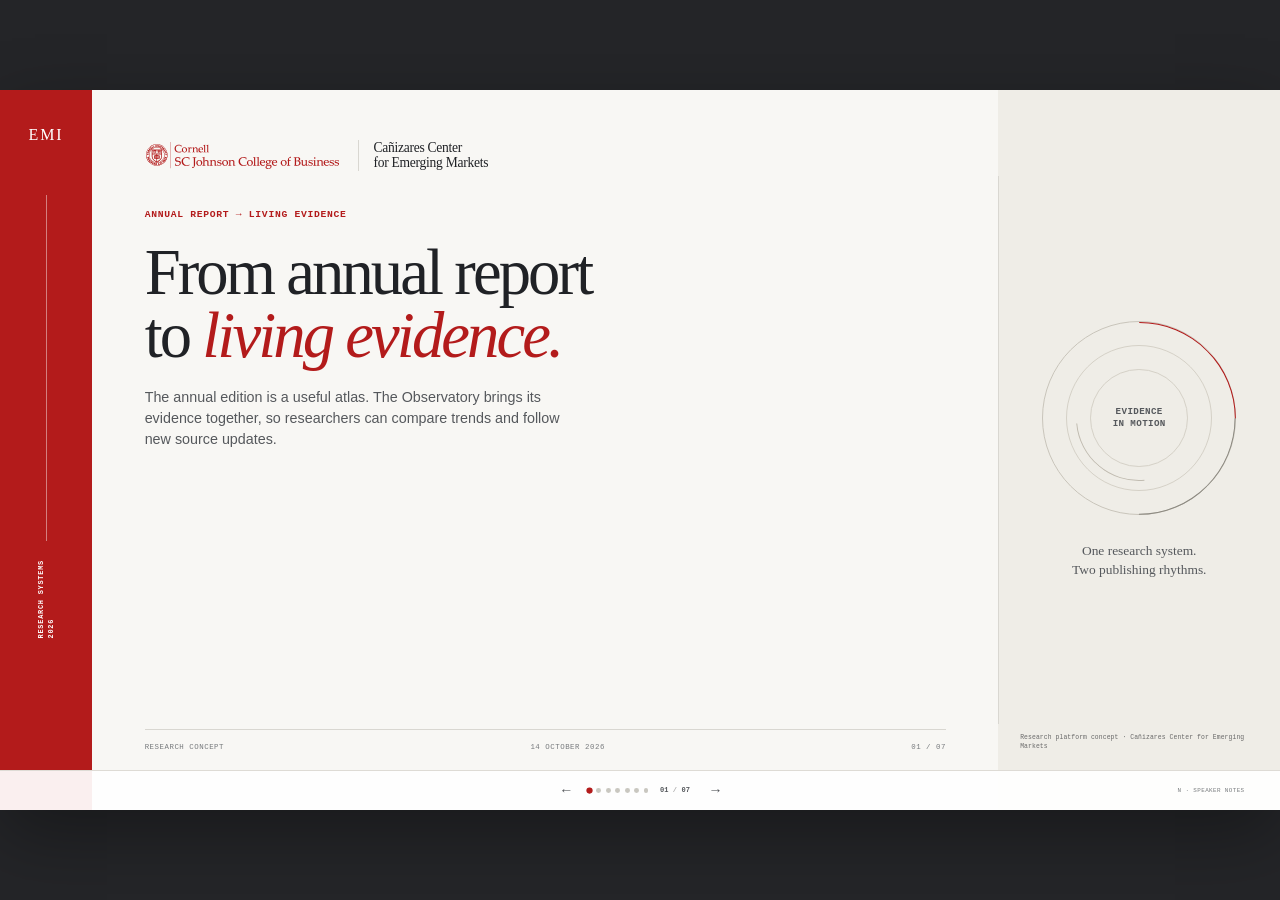
==== Cornell_EMI_Project_Presentation.html @ 7b73593b "Publish seven-slide Cornell EMI Observatory presentation" ====
<!doctype html>
<html lang="en">
<head>
  <meta charset="utf-8">
  <meta name="viewport" content="width=device-width, initial-scale=1">
  <meta name="color-scheme" content="light">
  <meta name="description" content="A seven-slide project presentation of the Emerging Markets Insights Observatory.">
  <title>Emerging Markets Insights Observatory · Project presentation</title>
  <style>@charset "utf-8";
:root{--red:#B31B1B;--red-dark:#8F1717;--ink:#202226;--ink-soft:#55585C;--paper:#F8F7F4;--white:#FFF;--rule:#D9D7D1;--soft:#EDEBE6;--muted:#777A7D;--green:#477463;--amber:#A87231;--display:Georgia,"Times New Roman",serif;--sans:Arial,Helvetica,sans-serif;--mono:"SFMono-Regular",Consolas,"Liberation Mono",monospace;--motion-fast:180ms;--motion-base:360ms;--motion-ease:cubic-bezier(.2,.7,.2,1);--slide-w:1600;--slide-h:900}
*{box-sizing:border-box}html,body{width:100%;height:100%;margin:0;background:#242528;color:var(--ink);font-family:var(--sans)}body{display:grid;place-items:center;overflow:hidden}.deck{width:min(100vw,177.7778vh);height:min(100vh,56.25vw);aspect-ratio:16/9;position:relative;overflow:hidden;background:var(--paper);box-shadow:0 24px 70px #0005;container-type:inline-size}.slide{position:absolute;inset:0;overflow:hidden;padding:5.25cqw 6.1cqw 5.7cqw;background:var(--paper);opacity:0;visibility:hidden;transform:translateY(1.2cqw);transition:opacity var(--motion-base) var(--motion-ease),transform var(--motion-base) var(--motion-ease),visibility var(--motion-base)}.slide.is-active{opacity:1;visibility:visible;transform:translateY(0);z-index:1}.slide[hidden]{display:none}.slide-head{display:flex;align-items:center;justify-content:space-between;border-bottom:1px solid var(--rule);padding-bottom:.75cqw}.eyebrow,.slide-index,.slide-source,.cover-bottom,.lane-kicker,.asset-total>span,.page-note,.query-header,.query-state small,.unsupported small,.query-baseline,.chart-toolbar,.chart-footnote,.chart-legend,.control-stack small,.column-label,.column-bottom,.deployment-item>span,.deployment-item small,.notes-panel-head,.notes-hint{font-family:var(--mono);letter-spacing:.07em}.eyebrow{font-size:.69cqw;font-weight:700;color:var(--red);margin:0}.slide-index{font-size:.61cqw;color:var(--muted)}h1,h2,h3,p{margin-top:0}h1,h2{font-family:var(--display);font-weight:400;letter-spacing:-.045em}h2{font-size:3.05cqw;line-height:1.06;margin:0 0 1.1cqw}h2 em,h1 em{color:var(--red);font-weight:400}p{line-height:1.48}.slide-source{position:absolute;left:6.1cqw;right:6.1cqw;bottom:2.1cqw;color:var(--muted);font-size:.52cqw;letter-spacing:.015em;line-height:1.4}.slide-source code{font-family:var(--mono);font-size:.95em;color:var(--ink-soft)}
/* Cover */
.slide-cover{padding:0;display:grid;grid-template-columns:7.2cqw 1fr 22cqw;grid-template-rows:1fr;visibility:visible}.slide-cover.is-active{display:grid}.cover-rail{background:var(--red);color:white;display:flex;flex-direction:column;align-items:center;padding:2.8cqw 0}.rail-mark{font-family:var(--display);font-size:1.25cqw;letter-spacing:.12em}.rail-line{width:1px;height:27cqw;background:#ffffff70;margin:4cqw 0 1.5cqw}.rail-caption{writing-mode:vertical-rl;transform:rotate(180deg);font:600 .54cqw/1.5 var(--mono);letter-spacing:.11em}.cover-main{padding:3.4cqw 4.1cqw 2.55cqw;display:flex;flex-direction:column;position:relative}.brand-lockup{height:3.4cqw;display:flex;align-items:flex-start}.cornell-lockup{max-width:15.5cqw;max-height:2.2cqw;object-fit:contain;object-position:left top}.lockup-placeholder{display:inline-flex;align-items:baseline;gap:.75cqw;padding:.25cqw .45cqw;border:1px dashed #aaa;font:700 .69cqw var(--mono);letter-spacing:.04em;color:var(--ink-soft)}.lockup-placeholder i{font:italic .52cqw var(--sans);letter-spacing:0;color:var(--muted)}.cover-main .eyebrow{margin-top:2.4cqw;font-size:.76cqw}.cover-main h1{font-size:5.05cqw;line-height:.97;margin:1.5cqw 0 1.6cqw}.cover-deck{font:1.12cqw/1.45 var(--sans);color:var(--ink-soft);max-width:34cqw;margin:0}.cover-bottom{margin-top:auto;display:flex;justify-content:space-between;border-top:1px solid var(--rule);padding-top:1cqw;font-size:.58cqw;color:var(--muted)}.cover-aside{background:#EFEDE7;display:flex;flex-direction:column;justify-content:center;align-items:center;padding:2cqw;position:relative}.cover-aside:before{content:"";position:absolute;left:0;top:12%;bottom:12%;width:1px;background:var(--rule)}.orbit{width:15.2cqw;height:15.2cqw;border:1px solid #c9c5bb;border-radius:50%;position:relative;display:grid;place-items:center}.orbit:before,.orbit:after{content:"";position:absolute;border:1px solid #d5d1c7;border-radius:50%}.orbit:before{inset:1.8cqw}.orbit:after{inset:3.7cqw}.orbit span{position:absolute;inset:0;border-radius:50%;border:1px solid transparent;border-top-color:var(--red);transform:rotate(45deg)}.orbit span:nth-child(2){transform:rotate(135deg);border-top-color:#8D8A82}.orbit span:nth-child(3){inset:2.6cqw;transform:rotate(220deg);border-top-color:#c1bcb1}.orbit b{font:700 .72cqw/1.3 var(--mono);letter-spacing:.04em;text-align:center;color:var(--ink-soft);text-transform:uppercase}.cover-aside>p{font:1.05cqw/1.38 var(--display);text-align:center;margin:2.1cqw 0 0;color:var(--ink-soft)}.cover-source{left:auto;right:1.6cqw;bottom:1.5cqw;width:18.7cqw;color:#666;font-size:.46cqw}
/* Evidence */
.evidence-layout{display:grid;grid-template-columns:1.1fr .86fr .85fr;gap:4.5cqw;align-items:center;height:70%;padding-top:1.9cqw}.evidence-title h2{font-size:3.6cqw}.evidence-title p{font-size:.93cqw;color:var(--ink-soft);max-width:24cqw}.page-object{height:24cqw;max-height:30cqw;background:#fff;border:1px solid #d3d0c7;box-shadow:1cqw 1cqw 0 #dedbd3;padding:2cqw 1.8cqw;position:relative;display:flex;flex-direction:column;justify-content:flex-end}.page-rules{position:absolute;inset:2cqw 1.8cqw auto;height:7.5cqw;background:repeating-linear-gradient(to bottom,transparent 0,transparent .63cqw,#e4e1da .63cqw,#e4e1da .68cqw)}.page-stamp{position:absolute;right:1.8cqw;top:1.7cqw;border:1px solid var(--red);color:var(--red);font:700 .56cqw/1.3 var(--mono);padding:.35cqw .5cqw;transform:rotate(4deg)}.page-count,.chapter-count{display:flex;align-items:baseline;gap:.65cqw;position:relative}.page-count b{font:4.1cqw var(--display);color:var(--red)}.page-count span,.chapter-count span{font:600 .72cqw var(--mono);color:var(--ink-soft)}.chapter-count{border-top:1px solid var(--rule);padding-top:.8cqw;margin-top:.45cqw}.chapter-count b{font:2.1cqw var(--display)}.page-note{position:absolute;left:1.8cqw;top:10.5cqw;color:var(--muted);font-size:.47cqw;line-height:1.5}.asset-column{padding-left:1cqw}.asset-total{display:flex;flex-direction:column;gap:.42cqw}.asset-total>span{font-size:.57cqw;color:var(--muted)}.asset-total strong{font:5.15cqw var(--display);letter-spacing:-.06em}.asset-total small{font-size:.78cqw;color:var(--ink-soft)}.asset-rule{height:1px;background:var(--rule);margin:1.35cqw 0}.asset-column>p{font-size:.76cqw;color:var(--ink-soft);line-height:1.55}.status-pill{display:inline-block;color:var(--green);font:700 .5cqw var(--mono);letter-spacing:.04em;border:1px solid #9bb7a9;padding:.42cqw .55cqw;margin-top:.4cqw}
/* Portfolio */
.portfolio-heading{display:flex;align-items:flex-end;justify-content:space-between;padding:2cqw 0 1.4cqw}.portfolio-heading h2{font-size:2.74cqw;margin:0}.portfolio-heading p{width:22cqw;margin:0 1cqw .35cqw 2cqw;color:var(--ink-soft);font-size:.75cqw}.portfolio-columns{display:grid;grid-template-columns:repeat(3,1fr);gap:1.1cqw;height:49%;}.source-lane{background:#fff;border:1px solid var(--rule);padding:1.45cqw 1.55cqw;display:flex;flex-direction:column;position:relative}.source-live{border-top:3px solid var(--red)}.source-gated{background:#F0EEE9}.lane-kicker{font-size:.51cqw;color:var(--muted);display:flex;align-items:center;gap:.5cqw}.lane-dot{width:.46cqw;height:.46cqw;border-radius:50%;background:var(--green)}.dot-muted{background:#9d9b95}.dot-outline{background:transparent;border:1px solid var(--amber)}.source-lane h3{font:2.05cqw/1.03 var(--display);letter-spacing:-.035em;margin:1.05cqw 0 .75cqw}.source-lane p{font-size:.68cqw;line-height:1.45;color:var(--ink-soft);max-width:19cqw;margin-bottom:.9cqw}.metric-chips{display:flex;flex-wrap:wrap;gap:.3cqw}.metric-chips span{padding:.35cqw .45cqw;background:#F5F1EB;color:#524E49;font:600 .48cqw var(--mono)}.lane-footer{margin-top:auto;display:flex;align-items:baseline;justify-content:space-between;padding-top:.75cqw;border-top:1px solid var(--rule);font-size:.58cqw;color:var(--ink-soft)}.lane-footer b{font:700 .59cqw var(--mono);color:var(--ink)}.asset-glyphs{display:grid;grid-template-columns:1fr 1fr;gap:.35cqw;margin-top:.25cqw}.asset-glyphs span,.feed-list span{border:1px solid var(--rule);padding:.39cqw .48cqw;font:600 .48cqw var(--mono);color:var(--ink-soft)}.feed-list{display:flex;flex-direction:column;gap:.35cqw;margin-top:.25cqw}.feed-list span{background:#fff}
/* Experience */
.experience-grid{display:grid;grid-template-columns:.86fr 1.25fr .08fr;gap:3cqw;align-items:center;height:78%;padding-top:1.2cqw}.experience-copy h2{font-size:2.8cqw}.experience-copy>p{font-size:.78cqw;color:var(--ink-soft);max-width:22cqw}.control-stack{margin-top:1.4cqw;display:flex;flex-direction:column;gap:.52cqw}.control-stack>div{display:grid;grid-template-columns:4.7cqw 1fr;align-items:center;background:#fff;border:1px solid var(--rule);padding:.61cqw .72cqw}.control-stack small{font-size:.46cqw;color:var(--red);grid-row:span 2}.control-stack strong{font:600 .7cqw var(--sans)}.control-stack span{font-size:.53cqw;color:var(--muted);margin-top:.16cqw}.chart-frame{background:#fff;border:1px solid var(--rule);box-shadow:.55cqw .65cqw 0 #e5e2db;padding:1.1cqw 1.15cqw}.chart-toolbar{display:flex;justify-content:space-between;border-bottom:1px solid var(--soft);padding-bottom:.7cqw;font-size:.49cqw;color:var(--muted)}.chart-toolbar>div{display:flex;gap:.4cqw;align-items:center;color:var(--ink);font-weight:700}.toolbar-dot{width:.35cqw;height:.35cqw;background:var(--red);border-radius:50%}.chart-body{display:grid;grid-template-columns:3.1cqw 1fr;height:16.7cqw;padding-top:.8cqw}.chart-ylabels{display:flex;flex-direction:column;justify-content:space-between;padding:0 .55cqw .8cqw 0;color:var(--muted);font: .45cqw var(--mono)}.chart-field{position:relative;border-left:1px solid #c8c5bd;border-bottom:1px solid #c8c5bd}.chart-gridline{position:absolute;left:0;right:0;border-top:1px dashed #e6e4de}.chart-gridline:nth-child(1){top:25%}.chart-gridline:nth-child(2){top:50%}.chart-gridline:nth-child(3){top:75%}.chart-field svg{width:100%;height:90%;position:absolute;inset:0}.chart-path{fill:none;stroke-width:3;vector-effect:non-scaling-stroke}.chart-path-one{stroke:var(--red)}.chart-path-two{stroke:#8D9293;stroke-width:2}.schematic-label{position:absolute;left:50%;top:44%;transform:translate(-50%,-50%);font:700 .48cqw var(--mono);letter-spacing:.08em;color:#6F7173;background:#ffffffd9;padding:.35cqw .5cqw}.chart-xlabels{position:absolute;left:0;right:0;bottom:-1.02cqw;display:flex;justify-content:space-between;font: .45cqw var(--mono);color:var(--muted)}.chart-legend{display:flex;gap:1.1cqw;align-items:center;font-size:.47cqw;color:var(--ink-soft);padding-top:1.3cqw}.chart-legend span{display:flex;align-items:center;gap:.35cqw}.chart-legend i{width:.65cqw;height:2px;display:inline-block}.legend-red{background:var(--red)}.legend-gray{background:#8D9293}.chart-legend .chart-hover{margin-left:auto;color:var(--red)}.chart-footnote{font-size:.45cqw;color:var(--muted);border-top:1px solid var(--soft);padding-top:.6cqw;margin-top:.7cqw;letter-spacing:.02em}.experience-margin{height:70%;display:flex;flex-direction:column;align-items:center;justify-content:center;gap:.8cqw;color:var(--muted);font: .46cqw var(--mono)}.experience-margin i{width:1px;height:2.4cqw;background:var(--rule)}
/* Questions */
.question-layout{display:grid;grid-template-columns:.76fr 1.15fr;gap:6.5cqw;align-items:center;height:77%;padding:1.1cqw 3.1cqw}.question-intro h2{font-size:3.3cqw}.question-intro>p{max-width:22cqw;color:var(--ink-soft);font-size:.84cqw}.boundary-stamp{display:inline-block;border:1px solid var(--red);padding:.65cqw .8cqw;margin-top:1.2cqw;color:var(--red);font:700 .55cqw/1.75 var(--mono);letter-spacing:.055em;transform:rotate(-2deg)}.query-card{background:#fff;border:1px solid var(--rule);box-shadow:.8cqw .9cqw 0 #e6e2da;padding:1.65cqw 1.8cqw}.query-header{display:flex;justify-content:space-between;font-size:.5cqw;color:var(--muted);border-bottom:1px solid var(--soft);padding-bottom:.8cqw}.snapshot-id{color:var(--green)}.query-input{margin:1.1cqw 0 1.35cqw;border:1px solid #c9c5bc;background:#FDFCF9;padding:.85cqw 1cqw;display:flex;justify-content:space-between;gap:1cqw;align-items:center;font: .85cqw/1.4 var(--sans);color:#47494b}.query-input b{background:var(--red);color:#fff;padding:.3cqw .58cqw;font:700 .8cqw var(--sans)}.query-state{display:grid;grid-template-columns:2.25cqw 1fr;gap:.8cqw;align-items:start}.state-icon{width:1.75cqw;height:1.75cqw;display:grid;place-items:center;border-radius:50%;background:#e6efe9;color:var(--green);font:700 .95cqw var(--sans)}.query-state small,.unsupported small{font-size:.48cqw;color:var(--green)}.query-state strong{display:block;margin:.4cqw 0;font-size:.72cqw}.query-state p{font-size:.62cqw;color:var(--ink-soft);margin:0}.query-divider{height:1px;background:var(--soft);margin:1.15cqw 0}.unsupported{display:grid;grid-template-columns:2.25cqw 1fr;gap:.8cqw;align-items:start}.unsupported-mark{width:1.65cqw;height:1.65cqw;border:1px solid #D8B78E;border-radius:50%;display:grid;place-items:center;color:var(--amber);font:700 .8cqw var(--sans)}.unsupported small{color:var(--amber)}.unsupported p{font-size:.62cqw;color:var(--ink-soft);margin:.35cqw 0 0;line-height:1.5}.unsupported b{color:var(--ink)}.query-baseline{display:flex;justify-content:space-between;border-top:1px solid var(--soft);margin-top:1.15cqw;padding-top:.7cqw;color:var(--muted);font-size:.44cqw}
/* Pipeline */
.pipeline-heading{display:flex;justify-content:space-between;align-items:flex-end;padding:1.75cqw 0 1.4cqw}.pipeline-heading h2{font-size:2.9cqw;margin:0}.pipeline-heading p{width:24cqw;font-size:.75cqw;color:var(--ink-soft);margin:0 1cqw .25cqw 2cqw}.pipeline-track{display:flex;align-items:center;justify-content:space-between;background:#fff;border:1px solid var(--rule);padding:1.2cqw 1.6cqw}.pipeline-step{flex:1;display:grid;grid-template-columns:1.6cqw 1fr;column-gap:.55cqw;align-items:center;min-height:4.9cqw}.step-no{grid-row:span 2;color:var(--red);font:700 .52cqw var(--mono);align-self:start;padding-top:.22cqw}.pipeline-step b{font:1.02cqw/1.05 var(--display)}.pipeline-step small{font-size:.52cqw;line-height:1.4;color:var(--muted);margin-top:.4cqw}.step-strong{background:#F7EFEB;outline:1px solid #e4c2b7;padding:.75cqw .8cqw}.flow-arrow{font:1.3cqw var(--sans);color:var(--red);padding:0 .9cqw}.deployment-band{display:grid;grid-template-columns:repeat(4,1fr);margin-top:1.25cqw;border-top:1px solid var(--rule);border-bottom:1px solid var(--rule)}.deployment-item{padding:1cqw .9cqw;display:flex;flex-direction:column;gap:.42cqw;border-right:1px solid var(--rule)}.deployment-item:first-child{padding-left:0}.deployment-item:last-child{border:0}.deployment-item>span{font-size:.46cqw;color:var(--muted)}.deployment-item b{font-size:.69cqw}.deployment-item small{font-size:.48cqw;line-height:1.45;letter-spacing:0;color:var(--ink-soft)}
/* Readiness */
.readiness-title{display:flex;justify-content:space-between;align-items:flex-end;padding:1.55cqw 0 1.45cqw}.readiness-title h2{font-size:2.9cqw;margin:0}.readiness-title>p{width:24cqw;font-size:.75cqw;color:var(--ink-soft);margin:0 1cqw .25cqw 2cqw}.readiness-board{display:grid;grid-template-columns:repeat(3,1fr);gap:1cqw;height:43%;}.readiness-column{background:#fff;border:1px solid var(--rule);padding:1.25cqw 1.35cqw;display:flex;flex-direction:column;position:relative}.readiness-column.ready{border-top:3px solid var(--green)}.readiness-column.next{border-top:3px solid var(--red)}.readiness-column.gated{background:#F0EEE9;border-top:3px solid #9A968C}.column-label{display:flex;align-items:center;gap:.45cqw;font-size:.48cqw;color:var(--muted)}.column-label i{width:.42cqw;height:.42cqw;border-radius:50%;background:var(--green)}.next .column-label i{background:var(--red)}.gated .column-label i{background:#9A968C}.big-proof{font:3.8cqw/1 var(--display);margin:1.2cqw 0 .35cqw;color:var(--green)}.big-proof span{font:1cqw var(--display);color:#8B9691}.next-mark,.gate-mark{font:3.8cqw/1 var(--display);margin:1.2cqw 0 .35cqw;color:var(--red)}.gate-mark{color:#77746d}.readiness-column h3{font:1.35cqw var(--display);margin:0 0 .5cqw}.readiness-column p{font-size:.62cqw;line-height:1.42;color:var(--ink-soft);max-width:19cqw;margin:0}.column-bottom{margin-top:auto;border-top:1px solid var(--rule);padding-top:.62cqw;color:var(--ink-soft);font-size:.48cqw;line-height:1.35}.closing-line{display:flex;align-items:center;gap:.8cqw;margin-top:1.45cqw;color:var(--muted);font:700 .48cqw var(--mono);letter-spacing:.06em}.closing-line i{height:1px;width:4.8cqw;background:var(--red)}.closing-line b{color:var(--red)}
/* Navigation and notes */
.deck-ui{position:absolute;z-index:5;left:0;right:0;bottom:0;height:3.15cqw;display:flex;align-items:center;justify-content:center;gap:.65cqw;padding:0 2.2cqw;background:#ffffffed;border-top:1px solid #dedbd5}.nav-button{border:1px solid transparent;background:transparent;color:var(--ink-soft);width:2.05cqw;height:2.05cqw;font-size:1.1cqw;cursor:pointer;transition:background var(--motion-fast),color var(--motion-fast),transform var(--motion-fast)}.nav-button:hover{background:var(--red);color:#fff;transform:translateY(-1px)}.nav-button:focus-visible,.slide-dot:focus-visible,.notes-close:focus-visible{outline:2px solid var(--red);outline-offset:2px}.slide-dots{display:flex;align-items:center;gap:.36cqw}.slide-dot{width:.38cqw;height:.38cqw;padding:0;border:0;border-radius:50%;background:#c9c7c0;cursor:pointer;transition:background var(--motion-fast),transform var(--motion-fast)}.slide-dot[aria-current="true"]{background:var(--red);transform:scale(1.25)}.slide-counter{font:700 .55cqw var(--mono);color:var(--ink-soft);display:flex;gap:.35cqw;margin:0 .25cqw}.slide-counter i{font-style:normal;color:#aaa}.notes-hint{position:absolute;right:2.3cqw;border:0;background:transparent;cursor:pointer;font-size:.46cqw;color:var(--muted)}.notes-panel{position:absolute;z-index:6;right:2.4cqw;bottom:4cqw;width:27cqw;max-height:42cqw;overflow:auto;background:#fff;border:1px solid var(--rule);box-shadow:0 .6cqw 2cqw #0002;padding:1.15cqw 1.3cqw}.notes-panel[hidden]{display:none}.notes-panel-head{display:flex;justify-content:space-between;align-items:center;color:var(--red);font-weight:700;font-size:.5cqw}.notes-close{border:0;background:none;font-size:1.2cqw;cursor:pointer}.notes-panel p{font-size:.68cqw;line-height:1.5;color:var(--ink-soft);margin:.75cqw 0 0}.sr-only{position:absolute;width:1px;height:1px;padding:0;margin:-1px;overflow:hidden;clip:rect(0,0,0,0);white-space:nowrap;border:0}
@media(max-width:760px){body{display:block;overflow:auto}.deck{width:100vw;height:100svh;aspect-ratio:auto;box-shadow:none}.slide{overflow:auto;padding:8vw 7vw 18vw}.slide-head{padding-bottom:2vw}.eyebrow{font-size:2.5vw}.slide-index{font-size:2.2vw}h2{font-size:8vw;margin-bottom:3vw}.slide-source{left:7vw;right:7vw;bottom:14vw;font-size:1.8vw}.slide-cover{padding:0;grid-template-columns:12vw 1fr;grid-template-rows:1fr 18vw}.cover-rail{grid-row:1/3;padding:8vw 0}.rail-mark{font-size:3vw}.rail-line{height:28vw;margin:10vw 0 4vw}.rail-caption{font-size:1.8vw}.cover-main{padding:8vw 6vw}.brand-lockup{height:8vw}.lockup-placeholder{font-size:2.2vw;padding:.8vw 1vw;gap:1.5vw}.lockup-placeholder i{font-size:1.7vw}.cornell-lockup{max-width:42vw;max-height:7vw}.cover-main .eyebrow{font-size:2.3vw;margin-top:9vw}.cover-main h1{font-size:12vw;margin:4vw 0}.cover-deck{font-size:3.6vw;max-width:75vw}.cover-bottom{font-size:1.65vw;padding-top:2.2vw}.cover-aside{grid-column:2;grid-row:2;display:none}.cover-source{left:16vw;right:6vw;bottom:5vw;width:auto;font-size:1.55vw}.evidence-layout{height:auto;padding-top:8vw;grid-template-columns:1fr 1fr;gap:5vw}.evidence-title{grid-column:1/3}.evidence-title h2{font-size:10vw}.evidence-title p{font-size:3.2vw;max-width:80vw}.page-object{height:58vw;max-height:none;padding:5vw}.page-rules{inset:5vw 5vw auto;height:18vw;background:repeating-linear-gradient(to bottom,transparent 0,transparent 1.5vw,#e4e1da 1.5vw,#e4e1da 1.65vw)}.page-stamp{font-size:1.8vw;top:4vw;right:4vw}.page-count b{font-size:12vw}.page-count span,.chapter-count span{font-size:2.2vw}.chapter-count b{font-size:6vw}.page-note{left:5vw;top:25vw;font-size:1.7vw}.asset-column{padding:0}.asset-total>span{font-size:1.8vw}.asset-total strong{font-size:13vw}.asset-total small{font-size:2.5vw}.asset-rule{margin:3vw 0}.asset-column>p{font-size:2.4vw}.status-pill{font-size:1.6vw;padding:1.1vw}.portfolio-heading{display:block;padding:7vw 0 4vw}.portfolio-heading h2{font-size:7vw}.portfolio-heading p{width:auto;margin:2vw 0;font-size:2.5vw}.portfolio-columns{height:auto;grid-template-columns:1fr;gap:2vw}.source-lane{padding:4vw;min-height:51vw}.lane-kicker{font-size:1.7vw}.lane-dot{width:1.6vw;height:1.6vw}.source-lane h3{font-size:7vw;margin:3vw 0}.source-lane p{font-size:2.5vw;max-width:80vw}.metric-chips{gap:1vw}.metric-chips span,.asset-glyphs span,.feed-list span{font-size:1.9vw;padding:1.3vw}.lane-footer{font-size:2vw;padding-top:2vw}.lane-footer b{font-size:2vw}.asset-glyphs{gap:1vw}.feed-list{gap:1vw}.experience-grid{display:block;height:auto;padding:7vw 0}.experience-copy h2{font-size:7.5vw}.experience-copy>p{font-size:2.6vw;max-width:85vw}.control-stack{margin:4vw 0;gap:1.3vw}.control-stack>div{grid-template-columns:18vw 1fr;padding:2vw}.control-stack small{font-size:1.6vw}.control-stack strong{font-size:2.4vw}.control-stack span{font-size:1.9vw}.chart-frame{padding:3vw}.chart-toolbar{font-size:1.6vw;padding-bottom:2vw}.toolbar-dot{width:1.2vw;height:1.2vw}.chart-body{grid-template-columns:8vw 1fr;height:47vw;padding-top:2vw}.chart-ylabels,.chart-xlabels{font-size:1.6vw}.chart-xlabels{bottom:-3vw}.schematic-label{font-size:1.7vw;padding:1vw}.chart-legend{font-size:1.6vw;padding-top:4vw;gap:3vw}.chart-legend i{width:2.4vw}.chart-footnote{font-size:1.6vw;padding-top:2vw;margin-top:2vw}.experience-margin{display:none}.question-layout{display:block;height:auto;padding:7vw 0}.question-intro h2{font-size:9vw}.question-intro>p{font-size:2.6vw;max-width:83vw}.boundary-stamp{font-size:1.8vw;padding:2vw;margin:2vw 0 5vw}.query-card{padding:4vw}.query-header{font-size:1.7vw;padding-bottom:2vw}.query-input{font-size:2.6vw;padding:2vw;margin:3vw 0}.query-input b{font-size:2.5vw;padding:1vw 2vw}.query-state,.unsupported{grid-template-columns:6vw 1fr;gap:2vw}.state-icon,.unsupported-mark{width:5vw;height:5vw;font-size:2.6vw}.query-state small,.unsupported small{font-size:1.6vw}.query-state strong{font-size:2.4vw;margin:1vw 0}.query-state p,.unsupported p{font-size:2.2vw}.query-divider{margin:3vw 0}.query-baseline{font-size:1.4vw;margin-top:3vw;padding-top:2vw}.pipeline-heading{display:block;padding:7vw 0 4vw}.pipeline-heading h2{font-size:8vw}.pipeline-heading p{width:auto;margin:2vw 0;font-size:2.4vw}.pipeline-track{display:grid;grid-template-columns:1fr 8vw 1fr;gap:1vw;padding:3vw}.pipeline-step{min-height:15vw;grid-template-columns:5vw 1fr;gap:2vw}.step-no{font-size:1.7vw}.pipeline-step b{font-size:3.8vw}.pipeline-step small{font-size:1.8vw}.step-strong{padding:2vw}.flow-arrow{font-size:4vw;text-align:center;padding:0}.deployment-band{grid-template-columns:1fr 1fr;margin-top:4vw}.deployment-item{padding:3vw 2vw;border-bottom:1px solid var(--rule)}.deployment-item:first-child{padding-left:0}.deployment-item>span{font-size:1.5vw}.deployment-item b{font-size:2.3vw}.deployment-item small{font-size:1.6vw}.readiness-title{display:block;padding:7vw 0 4vw}.readiness-title h2{font-size:8vw}.readiness-title>p{width:auto;margin:2vw 0;font-size:2.4vw}.readiness-board{height:auto;grid-template-columns:1fr;gap:2vw}.readiness-column{padding:4vw;min-height:52vw}.column-label{font-size:1.7vw}.column-label i{width:1.5vw;height:1.5vw}.big-proof,.next-mark,.gate-mark{font-size:12vw;margin:3vw 0 1vw}.big-proof span{font-size:3vw}.readiness-column h3{font-size:5vw;margin-bottom:1vw}.readiness-column p{font-size:2.3vw;max-width:80vw}.column-bottom{font-size:1.8vw;padding-top:2vw}.closing-line{font-size:1.7vw;margin:4vw 0;gap:2vw}.closing-line i{width:8vw}.deck-ui{height:11vw;gap:2vw;padding:0 3vw}.nav-button{width:7vw;height:7vw;font-size:4vw}.slide-dots{gap:1.4vw}.slide-dot{width:1.5vw;height:1.5vw}.slide-counter{font-size:1.8vw;gap:1vw}.notes-hint{right:3vw;font-size:1.4vw}.notes-panel{right:3vw;bottom:13vw;width:70vw;max-height:60vh;padding:3vw}.notes-panel-head{font-size:1.8vw}.notes-close{font-size:4vw}.notes-panel p{font-size:2.5vw;margin-top:2vw}}
@media(prefers-reduced-motion:reduce){*,*::before,*::after{scroll-behavior:auto!important;transition-duration:.2s!important;animation-duration:.2s!important;animation-iteration-count:1!important}}
/* Scheduled source checks are presented as a cadence, not as observation frequency. */
.automation-heading{display:flex;align-items:flex-end;justify-content:space-between;padding:1.65cqw 0 1.35cqw}.automation-heading h2{font-size:2.9cqw;margin:0}.automation-heading p{width:25cqw;margin:0 1cqw .2cqw 2cqw;color:var(--ink-soft);font-size:.74cqw}.automation-rhythm{display:grid;grid-template-columns:.42fr 1.58fr;gap:1.4cqw;align-items:stretch}.rhythm-date{display:flex;flex-direction:column;align-items:center;justify-content:center;background:var(--red);color:#fff;padding:1cqw}.rhythm-date span{font:700 .47cqw var(--mono);letter-spacing:.08em}.rhythm-date b{font:2.2cqw var(--display);margin-top:.55cqw}.rhythm-date strong{font:1.1cqw var(--mono)}.rhythm-date small{font-size:.53cqw;margin-top:.5cqw;color:#fffC}.automation-steps{display:grid;grid-template-columns:1fr 1fr;gap:.55cqw}.automation-steps article{padding:.8cqw .9cqw;background:#fff;border:1px solid var(--rule);display:flex;flex-direction:column;gap:.33cqw}.automation-steps article small{font:700 .46cqw var(--mono);letter-spacing:.07em;color:var(--red)}.automation-steps article b{font-size:.66cqw;line-height:1.3}.automation-steps article span{font-size:.52cqw;color:var(--ink-soft);line-height:1.35}.automation-caveat{display:flex;align-items:center;justify-content:space-between;gap:1cqw;border-top:1px solid var(--rule);border-bottom:1px solid var(--rule);margin-top:1.1cqw;padding:.75cqw .15cqw}.automation-caveat b{font:700 .5cqw var(--mono);letter-spacing:.04em;color:var(--red)}.automation-caveat span{font-size:.59cqw;color:var(--ink-soft)}
@media(max-width:760px){.automation-heading{display:block;padding:7vw 0 4vw}.automation-heading h2{font-size:8vw}.automation-heading p{width:auto;margin:2vw 0;font-size:2.4vw}.automation-rhythm{grid-template-columns:.45fr 1.55fr;gap:2vw}.rhythm-date{padding:3vw}.rhythm-date span{font-size:1.5vw}.rhythm-date b{font-size:7vw;margin-top:2vw}.rhythm-date strong{font-size:3vw}.rhythm-date small{font-size:1.6vw;text-align:center}.automation-steps{gap:1vw}.automation-steps article{padding:2vw;gap:.7vw}.automation-steps article small{font-size:1.5vw}.automation-steps article b{font-size:2vw}.automation-steps article span{font-size:1.6vw}.automation-caveat{display:block;margin-top:3vw;padding:2vw .2vw}.automation-caveat b{font-size:1.55vw}.automation-caveat span{display:block;font-size:1.7vw;margin-top:1vw}}
.automation-heading h2{font-size:2.65cqw}
@media(max-width:760px){.automation-heading h2{font-size:7.4vw}}

@media(min-width:761px){.evidence-title p,.experience-copy>p,.question-intro>p,.pipeline-heading p,.automation-heading p,.readiness-title>p{font-size:1cqw}.automation-steps article b{font-size:.82cqw}.automation-steps article span{font-size:.66cqw}.readiness-column p{font-size:.8cqw}.column-bottom{font-size:.61cqw}}

/* Final presentation polish: official identity and readable source credits. */
.lockup-placeholder[hidden],.cornell-lockup[hidden]{display:none!important}
@media(min-width:761px){.slide-source{bottom:4cqw;color:#686868;font-size:.58cqw}.cover-source{bottom:4cqw;font-size:.5cqw}.cover-main{padding-bottom:4.6cqw}}

.brand-lockup{gap:1.2cqw;align-items:center}.center-wordmark{font:1.06cqw/1.15 var(--display);color:var(--ink);border-left:1px solid var(--rule);padding-left:1.1cqw;letter-spacing:-.02em}@media(max-width:760px){.center-wordmark{font-size:2.9vw;padding-left:2vw}.brand-lockup{gap:2vw}}
</style>
  
</head>
<body>
  <main class="deck" aria-label="Emerging Markets Insights Observatory presentation">
    <section class="slide slide-cover is-active" id="slide-1" data-slide="1" aria-labelledby="title-1">
      <div class="cover-rail"><span class="rail-mark">EMI</span><span class="rail-line"></span><span class="rail-caption">RESEARCH SYSTEMS<br>2026</span></div>
      <div class="cover-main">
        <header class="brand-lockup" aria-label="Cornell University"><img class="cornell-lockup" src="[data-uri]" alt="Cornell University" hidden><span class="lockup-placeholder" hidden aria-hidden="true"></span><span class="center-wordmark">Cañizares Center<br>for Emerging Markets</span></header>
        <p class="eyebrow">ANNUAL REPORT → LIVING EVIDENCE</p>
        <h1 id="title-1">From annual report<br>to <em>living evidence.</em></h1>
        <p class="cover-deck">The annual edition is a useful atlas. The Observatory brings its evidence together, so researchers can compare trends and follow new source updates.</p>
        <div class="cover-bottom"><span>RESEARCH CONCEPT</span><span>14 OCTOBER 2026</span><span>01 / 07</span></div>
      </div>
      <div class="cover-aside"><div class="orbit" aria-hidden="true"><span></span><span></span><span></span><b>evidence<br>in motion</b></div><p>One research system.<br>Two publishing rhythms.</p></div>
      <p class="slide-source cover-source">Research platform concept · Cañizares Center for Emerging Markets</p>
    </section>

    <section class="slide slide-evidence" id="slide-2" data-slide="2" aria-labelledby="title-2" hidden>
      <header class="slide-head"><p class="eyebrow">THE RESEARCH FOUNDATION</p><span class="slide-index">02 / 07</span></header>
      <div class="evidence-layout">
        <div class="evidence-title"><h2 id="title-2">An annual atlas.<br><em>A living evidence base.</em></h2><p>The annual edition gives the research its frame. The Observatory keeps each source with its definition, date, and place in the analysis.</p></div>
        <div class="page-object" aria-label="Research archive with 177 pages and 13 chapter analyses"><div class="page-rules"></div><div class="page-stamp">EMI<br>2026</div><div class="page-count"><b>177</b><span>physical pages</span></div><div class="chapter-count"><b>13</b><span>chapters analyzed</span></div><div class="page-note">ANNUAL EDITION<br>THE RESEARCH FRAME</div></div>
        <div class="asset-column"><div class="asset-total"><span>CATALOGUED SOURCE ASSETS</span><strong>164</strong><small>in the project library</small></div><div class="asset-rule"></div><p>Company, M&amp;A, and greenfield material sit beside the report archive, ready to connect with questions and exhibits.</p><span class="status-pill">SOURCE · DEFINITION · DATE</span></div>
      </div>
      <footer class="slide-source">Sources: project research inventory (177 pages, 13 chapter analyses); <code>docs/DATA_ASSET_MANIFEST.json</code> and <code>verification/RELEASE_CHECK.json</code> (164 catalogued assets).</footer>
    </section>

    <section class="slide slide-experience" id="slide-3" data-slide="3" aria-labelledby="title-3" hidden>
      <header class="slide-head"><p class="eyebrow">WHY VISUALIZATION FIRST</p><span class="slide-index">03 / 07</span></header>
      <div class="experience-grid">
        <div class="experience-copy"><h2 id="title-3">Let researchers<br><em>see the question.</em></h2><p>Start with a country, a metric, and a time window. Compare shape and coverage before writing the interpretation.</p><div class="control-stack"><div><small>ECONOMY</small><strong>Choose one or compare</strong><span>Country selector</span></div><div><small>MEASURE</small><strong>Six annual indicators</strong><span>Units stay visible</span></div><div><small>TIME</small><strong>2000 to 2025</strong><span>Adjustable range</span></div></div></div>
        <div class="chart-frame" aria-label="Illustrative interface diagram, no observations plotted"><div class="chart-toolbar"><div><span class="toolbar-dot"></span><span>FDI NET INFLOWS</span></div><span>LEVELS · CURRENT US$</span></div><div class="chart-body"><div class="chart-ylabels"><span>Higher</span><span></span><span></span><span>Lower</span></div><div class="chart-field"><div class="chart-gridline"></div><div class="chart-gridline"></div><div class="chart-gridline"></div><svg viewBox="0 0 600 300" role="img" aria-label="Schematic line, not real data"><path class="chart-path chart-path-one" d="M4 232 C74 206, 95 232, 146 185 S221 201, 272 153 S351 176, 403 119 S481 141, 596 62"/><path class="chart-path chart-path-two" d="M4 258 C76 245, 105 212, 148 226 S211 165, 271 191 S346 123, 407 151 S493 96, 596 108"/></svg><span class="schematic-label">SCHEMATIC · NO VALUES PLOTTED</span><div class="chart-xlabels"><span>2000</span><span>2010</span><span>2020</span><span>2025</span></div></div></div><div class="chart-legend"><span><i class="legend-red"></i>Selected economy</span><span><i class="legend-gray"></i>Comparison</span><span class="chart-hover">Hover · zoom · inspect</span></div><div class="chart-footnote">Missing values stay visible. Export uses the current filters and labels.</div></div>
        <aside class="experience-margin"><span>01</span><i></i><span>02</span><i></i><span>03</span></aside>
      </div>
      <footer class="slide-source">Sources: <code>app/data/current.json</code> and <code>docs/DATA_DICTIONARY.md</code>. Lines are illustrative only. Corporate, M&amp;A, and greenfield material remains outside this chart.</footer>
    </section>

    <section class="slide slide-pipeline" id="slide-4" data-slide="4" aria-labelledby="title-4" hidden>
      <header class="slide-head"><p class="eyebrow">HOW THE EVIDENCE TAKES SHAPE</p><span class="slide-index">04 / 07</span></header>
      <div class="pipeline-heading"><h2 id="title-4">One source response<br><em>at a time.</em></h2><p>Python turns source material into dated, comparable evidence that a researcher can revisit.</p></div>
      <div class="pipeline-track" aria-label="Data pipeline from official source responses to research interface"><div class="pipeline-step"><span class="step-no">01</span><b>Acquire<br>source data</b><small>Official World Bank<br>API responses</small></div><i class="flow-arrow">→</i><div class="pipeline-step"><span class="step-no">02</span><b>Prepare<br>the series</b><small>Python normalization<br>and validation</small></div><i class="flow-arrow">→</i><div class="pipeline-step step-strong"><span class="step-no">03</span><b>Version<br>the evidence</b><small>Immutable snapshot<br>with provenance</small></div><i class="flow-arrow">→</i><div class="pipeline-step"><span class="step-no">04</span><b>Explore<br>and compare</b><small>Charts and<br>descriptive questions</small></div></div>
      <div class="deployment-band"><div class="deployment-item"><span>ACQUIRE</span><b>World Bank responses</b><small>Country metadata and six annual series</small></div><div class="deployment-item"><span>PREPARE</span><b>Python</b><small>Normalize, check, and record provenance</small></div><div class="deployment-item"><span>VERSION</span><b>Immutable snapshot</b><small>Source, units, dates, and identity stay attached</small></div><div class="deployment-item"><span>EXPLORE</span><b>Plotly · FastAPI</b><small>Interactive charts and read-only data access</small></div></div>
      <footer class="slide-source">Sources: <code>docs/ARCHITECTURE.md</code>, <code>app/data/current.json</code>, <code>docs/DATA_DICTIONARY.md</code>.</footer>
    </section>

    <section class="slide slide-automation" id="slide-5" data-slide="5" aria-labelledby="title-5" hidden>
      <header class="slide-head"><p class="eyebrow">SOURCE-PACED AUTOMATION</p><span class="slide-index">05 / 07</span></header>
      <div class="automation-heading"><h2 id="title-5">Annual baseline.<br><em>Updates as sources change.</em></h2><p>The annual edition remains the reference. The Observatory can follow each provider's publishing rhythm.</p></div>
      <div class="automation-rhythm"><div class="rhythm-date"><span>SOURCE-PACED</span><b>LIVE</b><strong>As data change</strong><small>API · schedule · event</small></div><div class="automation-steps"><article><small>01 · CHECK</small><b>Look for revised source data</b><span>Keep the source's observation frequency intact</span></article><article><small>02 · PREPARE</small><b>Build a dated snapshot</b><span>Carry definitions, units, and source dates</span></article><article><small>03 · RETAIN</small><b>Keep each version addressable</b><span>Return to a prior snapshot for a pinned view</span></article><article><small>04 · PUBLISH</small><b>Seal data and publish the experience</b><span>Keep source material protected in the library</span></article></div></div>
      <div class="automation-caveat"><b>STACK</b><span>Python · FastAPI · Plotly · GitHub Actions. Production design: Dagster orchestration with PostgreSQL; source cadence follows provider terms.</span></div>
      <footer class="slide-source">Sources: <code>.github/workflows/pages.yml</code>, <code>docs/ARCHITECTURE.md</code>, <code>docs/DATA_DICTIONARY.md</code>. A weekly source check does not change annual observation frequency.</footer>
    </section>

    <section class="slide slide-questions" id="slide-6" data-slide="6" aria-labelledby="title-6" hidden>
      <header class="slide-head"><p class="eyebrow">PRIVATE INTERACTION, SHARED EVIDENCE</p><span class="slide-index">06 / 07</span></header>
      <div class="question-layout"><div class="question-intro"><h2 id="title-6">One snapshot.<br><em>Two ways to explore.</em></h2><p>Charts and questions use the same economy, metric, years, and version. The answer stays close to the evidence.</p><div class="boundary-stamp">SOURCE<br>UNIT<br>OBSERVATION PERIOD</div></div><div class="query-card"><div class="query-header"><span>ASK THE SELECTED SNAPSHOT</span><span class="snapshot-id">wb-8d80…4cec</span></div><div class="query-input">Which economies had the highest FDI inflows in the selected years?<b>↵</b></div><div class="query-state"><div class="state-icon">✓</div><div><small>DESCRIPTIVE ANSWER</small><strong>Same filters and snapshot as the visual view.</strong><p>Source, unit, missing-value context, and period stay with the result.</p></div></div><div class="query-divider"></div><div class="unsupported"><span class="unsupported-mark">↗</span><div><small>RETURN TO THE RESEARCH</small><p>Compare the answer with the chart, then read the annual edition for context.</p></div></div><div class="query-baseline"><span>DETERMINISTIC PARSER</span><span>REPEATABLE SNAPSHOT</span><span>SOURCE IN VIEW</span></div></div></div>
      <footer class="slide-source">Sources: <code>README.md</code>, <code>docs/ARCHITECTURE.md</code>, <code>verification/DATA_VERIFICATION.json</code>.</footer>
    </section>

    <section class="slide slide-readiness" id="slide-7" data-slide="7" aria-labelledby="title-7" hidden>
      <header class="slide-head"><p class="eyebrow">ONE RESEARCH SYSTEM · TWO PUBLISHING RHYTHMS</p><span class="slide-index">07 / 07</span></header>
      <div class="readiness-title"><h2 id="title-7">One research system.<br><em>Two publishing rhythms.</em></h2><p>An annual edition gives the work its frame. A source-paced Observatory keeps evidence in motion.</p></div>
      <div class="readiness-board"><article class="readiness-column ready"><span class="column-label"><i></i>LIVE INTELLIGENCE</span><div class="big-proof">↗</div><h3>Follow the source</h3><p>Bring updated source snapshots into view at the cadence each provider allows.</p><div class="column-bottom">Version each snapshot for repeatable comparisons</div></article><article class="readiness-column next"><span class="column-label"><i></i>ANNUAL REFERENCE</span><div class="next-mark">✳</div><h3>Keep the annual edition</h3><p>Use the report as the editorial map. Chapters frame the questions; exhibits anchor the analysis.</p><div class="column-bottom">Read an edition beside evolving evidence</div></article><article class="readiness-column ready"><span class="column-label"><i></i>EXPLAINABLE ANSWERS</span><div class="big-proof">↗</div><h3>Show how an answer travels</h3><p>Keep its source, unit, period, and selected snapshot beside each chart and result.</p><div class="column-bottom">From source to comparison to interpretation</div></article></div>
      <div class="closing-line"><span>ANNUAL EDITION</span><i></i><b>CONTINUOUS OBSERVATORY</b></div>
      <footer class="slide-source">Concept based on the project's annual World Bank snapshot, source catalog, and report research inventory.</footer>
    </section>
    <div class="deck-ui" aria-label="Slide navigation">
      <button class="nav-button previous" type="button" aria-label="Previous slide">←</button>
      <div class="slide-dots" role="navigation" aria-label="Choose a slide"></div>
      <div class="slide-counter" aria-live="polite"><span id="current-slide">01</span><i>/</i><span>07</span></div>
      <button class="nav-button next" type="button" aria-label="Next slide">→</button>
      <button class="notes-hint" type="button" aria-label="Open speaker notes" aria-controls="notes-panel" aria-expanded="false">N · SPEAKER NOTES</button>
    </div>
    <aside class="notes-panel" id="notes-panel" aria-label="Speaker notes" hidden><div class="notes-panel-head"><span>SPEAKER NOTES</span><button type="button" class="notes-close" aria-label="Close speaker notes">×</button></div><p id="notes-text"></p></aside>
    <div class="sr-only" aria-live="polite" id="announcement"></div>
  </main>
<script>(() => {
  const slides = Array.from(document.querySelectorAll(".slide[data-slide]"));
  const dotHost = document.querySelector(".slide-dots");
  const currentLabel = document.getElementById("current-slide");
  const notesPanel = document.getElementById("notes-panel");
  const notesText = document.getElementById("notes-text");
  const announcement = document.getElementById("announcement");
  const notes = [
  "The annual edition is a useful atlas: it gives the research a point of view and a map of the evidence. The Observatory extends that work between editions. Researchers can compare trends, follow source updates, and return to the report for context. The concept is inspired by Cornell EMI and is independent of Cornell University.",
  "The research inventory describes 177 physical pages and 13 chapter analyses. The project catalogues 164 source and methodology files, including company, mergers and acquisitions, and greenfield material. The annual edition frames the questions. The source library lets researchers trace a series, its definition, and its date as they move from a report exhibit to a comparison.",
  "A researcher starts with an economy, a measure, and a time window. Visualization makes the shape of the comparison easier to inspect before writing an explanation. Units, gaps, and filters belong beside the trend. The drawing on screen is schematic, not an actual data result. The chart-ready snapshot contains six annual World Bank indicators.",
  "Official World Bank responses enter a Python preparation step, where the data are normalized and checked. Each dated snapshot keeps its source, units, metadata, and identity together. Think of it as a dated photograph of the evidence. Plotly supports interactive charts, while FastAPI provides read-only data access for a separately managed setting. The public presentation layer remains static.",
  "The current World Bank source-check design runs weekly, on Monday at 06:00 UTC. That check looks for revisions; it does not change the annual observation frequency. Changed snapshots remain addressable for pinned views. A source's own publication rhythm should set its refresh cadence, with event-driven updates where providers allow them. Python, FastAPI, Plotly, and GitHub Actions form the working stack. A production design can add Dagster and PostgreSQL to coordinate source-specific runs and history.",
  "A chart and a descriptive question use the same economy, measure, years, and snapshot. An answer travels with its source, unit, and observation period, so a reader can compare it with the visual view and then return to the annual edition. That connection between question, chart, and citation is what makes the interaction useful for research.",
  "The annual edition gives the work its editorial frame. The Observatory follows source updates at their own cadence and keeps each version available for repeatable comparisons. Explainable answers keep the source, unit, period, and snapshot beside the result. Together, the two rhythms carry Cornell's emerging-market research from an annual account into an evidence system researchers can revisit throughout the year."
];

  let activeIndex = 0;
  const toSlideNumber = (value) => {
    const parsed = Number.parseInt(value, 10);
    return Number.isFinite(parsed) ? Math.min(Math.max(parsed, 1), slides.length) : 1;
  };

  function closeNotes() {
    notesPanel.hidden = true;
    document.querySelector(".notes-hint").setAttribute("aria-expanded", "false");
  }

  function showSlide(number, updateUrl = true) {
    const nextIndex = toSlideNumber(number) - 1;
    activeIndex = nextIndex;
    slides.forEach((slide, index) => {
      const active = index === activeIndex;
      slide.classList.toggle("is-active", active);
      slide.hidden = !active;
      slide.setAttribute("aria-hidden", String(!active));
    });
    Array.from(dotHost.children).forEach((dot, index) => {
      if (index === activeIndex) dot.setAttribute("aria-current", "true");
      else dot.removeAttribute("aria-current");
    });
    const current = slides[activeIndex];
    const reduced = window.matchMedia("(prefers-reduced-motion: reduce)").matches;
    const tokens = getComputedStyle(document.documentElement);
    const duration = reduced ? 150 : parseFloat(tokens.getPropertyValue("--motion-base")) || 360;
    current.getAnimations().forEach((animation) => animation.cancel());
    current.animate(reduced ? [{ opacity: 0 }, { opacity: 1 }] : [{ opacity: 0, transform: "translateY(14px)" }, { opacity: 1, transform: "translateY(0)" }], { duration, easing: "cubic-bezier(.2,.7,.2,1)" });
    const label = String(activeIndex + 1).padStart(2, "0");
    currentLabel.textContent = label;
    announcement.textContent = `Slide ${activeIndex + 1} of ${slides.length}: ${slides[activeIndex].querySelector("h1,h2").textContent.replace(/\s+/g, " ").trim()}`;
    notesText.textContent = notes[activeIndex];
    closeNotes();
    if (updateUrl) {
      const url = new URL(window.location.href);
      url.searchParams.set("slide", String(activeIndex + 1));
      window.history.replaceState({ slide: activeIndex + 1 }, "", url);
    }
  }

  slides.forEach((slide, index) => {
    const dot = document.createElement("button");
    dot.type = "button";
    dot.className = "slide-dot";
    dot.setAttribute("aria-label", `Go to slide ${index + 1}`);
    dot.addEventListener("click", () => showSlide(index + 1));
    dotHost.appendChild(dot);
  });

  document.querySelector(".previous").addEventListener("click", () => showSlide(activeIndex === 0 ? slides.length : activeIndex));
  document.querySelector(".next").addEventListener("click", () => showSlide((activeIndex + 1) % slides.length + 1));
  document.querySelector(".notes-hint").addEventListener("click", () => {
    notesPanel.hidden = !notesPanel.hidden;
    document.querySelector(".notes-hint").setAttribute("aria-expanded", String(!notesPanel.hidden));
  });
  document.querySelector(".notes-close").addEventListener("click", closeNotes);

  window.addEventListener("keydown", (event) => {
    if (event.altKey || event.ctrlKey || event.metaKey) return;
    if (event.key.toLowerCase() === "n") {
      event.preventDefault();
      notesPanel.hidden = !notesPanel.hidden;
      document.querySelector(".notes-hint").setAttribute("aria-expanded", String(!notesPanel.hidden));
      return;
    }
    if (event.key === "Escape") {
      closeNotes();
      return;
    }
    if (event.key === "ArrowRight" || event.key === "PageDown") {
      event.preventDefault();
      showSlide((activeIndex + 1) % slides.length + 1);
    } else if (event.key === "ArrowLeft" || event.key === "PageUp") {
      event.preventDefault();
      showSlide(activeIndex === 0 ? slides.length : activeIndex);
    } else if (event.key === "Home") {
      event.preventDefault();
      showSlide(1);
    } else if (event.key === "End") {
      event.preventDefault();
      showSlide(slides.length);
    }
  });
  window.addEventListener("popstate", () => showSlide(new URL(window.location.href).searchParams.get("slide"), false));

  const lockup = document.querySelector(".cornell-lockup");
  const placeholder = document.querySelector(".lockup-placeholder");
  lockup.addEventListener("load", () => {
    lockup.hidden = false;
    placeholder.hidden = true;
  });
  lockup.addEventListener("error", () => {
    lockup.hidden = true;
    placeholder.hidden = false;
  });

  const requestedSlide = new URL(window.location.href).searchParams.get("slide") || 1;
  showSlide(requestedSlide, false);
})();
</script></body>
</html>
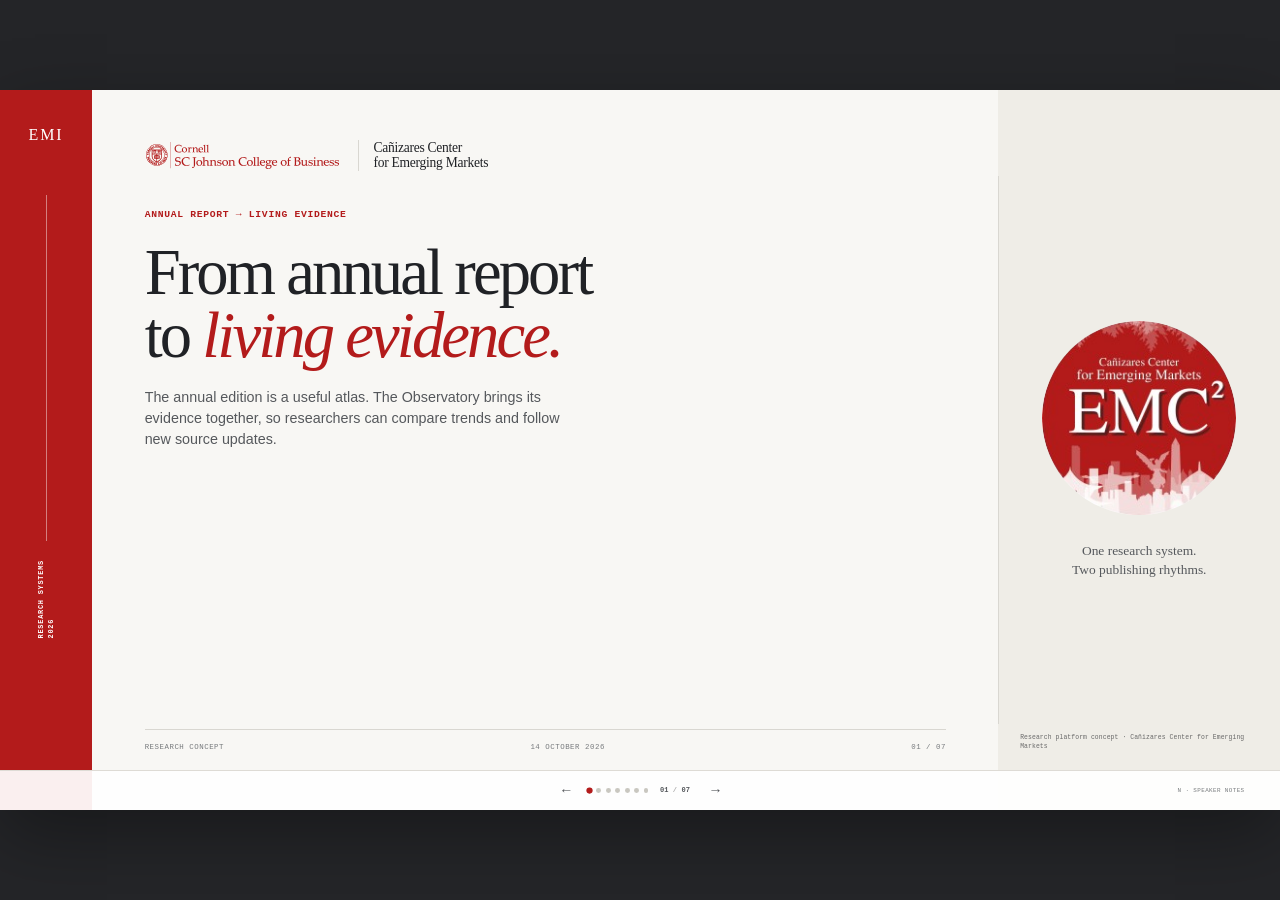
==== commit 04b18bd0: "Add user-provided Canizares Center EMC2 logo" ====
--- a/Cornell_EMI_Project_Presentation.html
+++ b/Cornell_EMI_Project_Presentation.html
@@ -40,6 +40,8 @@
 @media(min-width:761px){.slide-source{bottom:4cqw;color:#686868;font-size:.58cqw}.cover-source{bottom:4cqw;font-size:.5cqw}.cover-main{padding-bottom:4.6cqw}}
 
 .brand-lockup{gap:1.2cqw;align-items:center}.center-wordmark{font:1.06cqw/1.15 var(--display);color:var(--ink);border-left:1px solid var(--rule);padding-left:1.1cqw;letter-spacing:-.02em}@media(max-width:760px){.center-wordmark{font-size:2.9vw;padding-left:2vw}.brand-lockup{gap:2vw}}
+
+.center-emc2-logo{width:15.2cqw;height:15.2cqw;object-fit:contain;border-radius:50%;display:block}
 </style>
   
 </head>
@@ -54,7 +56,7 @@
         <p class="cover-deck">The annual edition is a useful atlas. The Observatory brings its evidence together, so researchers can compare trends and follow new source updates.</p>
         <div class="cover-bottom"><span>RESEARCH CONCEPT</span><span>14 OCTOBER 2026</span><span>01 / 07</span></div>
       </div>
-      <div class="cover-aside"><div class="orbit" aria-hidden="true"><span></span><span></span><span></span><b>evidence<br>in motion</b></div><p>One research system.<br>Two publishing rhythms.</p></div>
+      <div class="cover-aside"><img class="center-emc2-logo" src="[data-uri]" alt="EMC² · Cañizares Center for Emerging Markets"><p>One research system.<br>Two publishing rhythms.</p></div>
       <p class="slide-source cover-source">Research platform concept · Cañizares Center for Emerging Markets</p>
     </section>
 
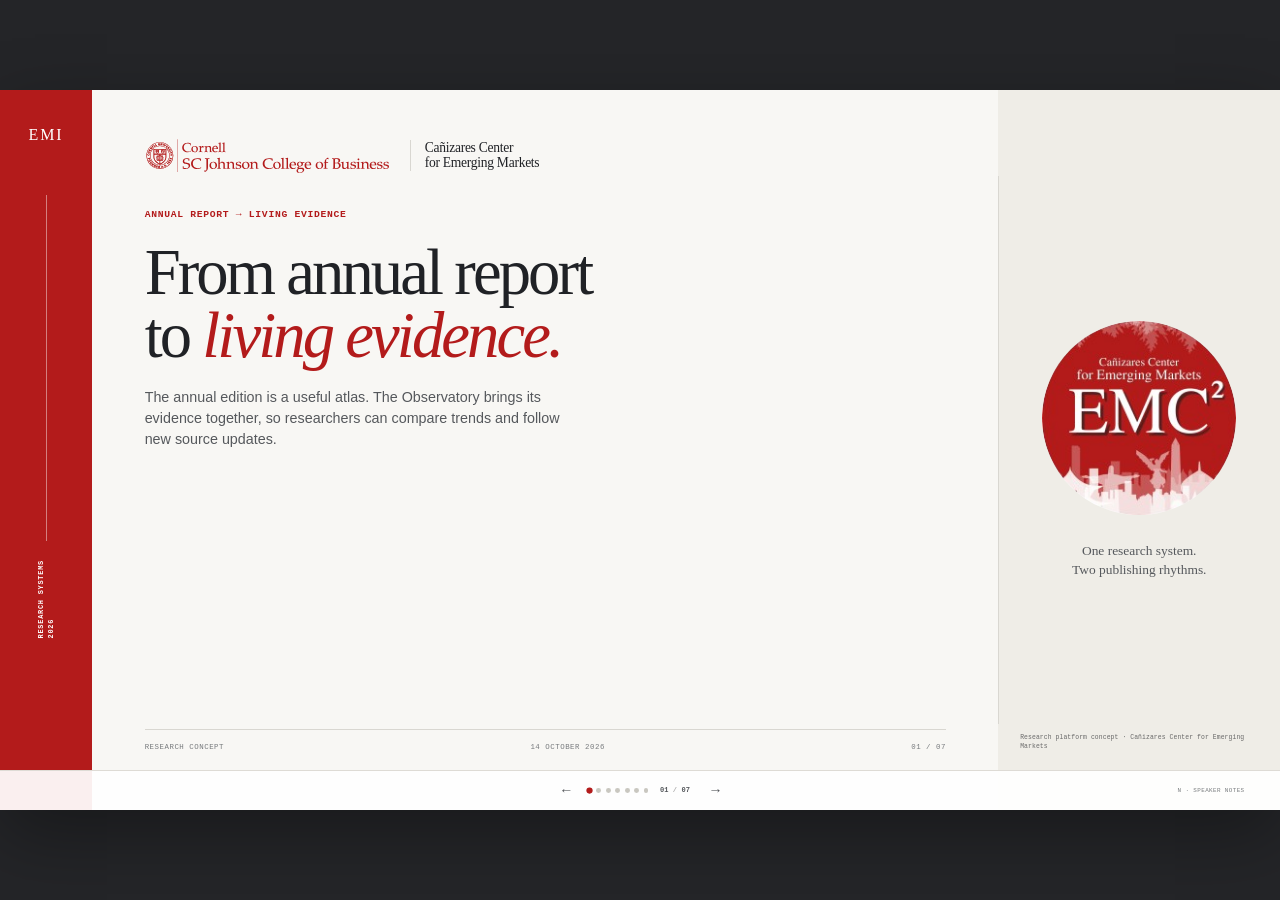
==== commit 5eab5ee6: "Explain company explorers and chatbot with visible Cornell identity" ====
--- a/Cornell_EMI_Project_Presentation.html
+++ b/Cornell_EMI_Project_Presentation.html
@@ -42,6 +42,9 @@
 .brand-lockup{gap:1.2cqw;align-items:center}.center-wordmark{font:1.06cqw/1.15 var(--display);color:var(--ink);border-left:1px solid var(--rule);padding-left:1.1cqw;letter-spacing:-.02em}@media(max-width:760px){.center-wordmark{font-size:2.9vw;padding-left:2vw}.brand-lockup{gap:2vw}}
 
 .center-emc2-logo{width:15.2cqw;height:15.2cqw;object-fit:contain;border-radius:50%;display:block}
+
+/* Cornell identity stays visible beside the EMC2 center mark. */
+.cornell-lockup{width:19.5cqw;max-width:19.5cqw;max-height:3.3cqw}.slide-brand{display:flex;align-items:center;gap:1.4cqw}.cornell-slide-logo{width:11.8cqw;height:auto;max-height:2.1cqw;object-fit:contain}@media(max-width:760px){.cornell-lockup{width:42vw;max-width:42vw;max-height:8vw}.cornell-slide-logo{width:27vw;max-height:6vw}.slide-brand{gap:3vw}}
 </style>
   
 </head>
@@ -50,7 +53,7 @@
     <section class="slide slide-cover is-active" id="slide-1" data-slide="1" aria-labelledby="title-1">
       <div class="cover-rail"><span class="rail-mark">EMI</span><span class="rail-line"></span><span class="rail-caption">RESEARCH SYSTEMS<br>2026</span></div>
       <div class="cover-main">
-        <header class="brand-lockup" aria-label="Cornell University"><img class="cornell-lockup" src="[data-uri]" alt="Cornell University" hidden><span class="lockup-placeholder" hidden aria-hidden="true"></span><span class="center-wordmark">Cañizares Center<br>for Emerging Markets</span></header>
+        <header class="brand-lockup" aria-label="Cornell University"><img class="cornell-lockup" src="[data-uri]" alt="Cornell University · SC Johnson College of Business"><span class="lockup-placeholder" hidden aria-hidden="true"></span><span class="center-wordmark">Cañizares Center<br>for Emerging Markets</span></header>
         <p class="eyebrow">ANNUAL REPORT → LIVING EVIDENCE</p>
         <h1 id="title-1">From annual report<br>to <em>living evidence.</em></h1>
         <p class="cover-deck">The annual edition is a useful atlas. The Observatory brings its evidence together, so researchers can compare trends and follow new source updates.</p>
@@ -61,17 +64,17 @@
     </section>
 
     <section class="slide slide-evidence" id="slide-2" data-slide="2" aria-labelledby="title-2" hidden>
-      <header class="slide-head"><p class="eyebrow">THE RESEARCH FOUNDATION</p><span class="slide-index">02 / 07</span></header>
+      <header class="slide-head"><p class="eyebrow">THE RESEARCH FOUNDATION</p><div class="slide-brand"><img class="cornell-slide-logo" src="[data-uri]" alt="Cornell University · SC Johnson College of Business"><span class="slide-index">02 / 07</span></div></header>
       <div class="evidence-layout">
         <div class="evidence-title"><h2 id="title-2">An annual atlas.<br><em>A living evidence base.</em></h2><p>The annual edition gives the research its frame. The Observatory keeps each source with its definition, date, and place in the analysis.</p></div>
         <div class="page-object" aria-label="Research archive with 177 pages and 13 chapter analyses"><div class="page-rules"></div><div class="page-stamp">EMI<br>2026</div><div class="page-count"><b>177</b><span>physical pages</span></div><div class="chapter-count"><b>13</b><span>chapters analyzed</span></div><div class="page-note">ANNUAL EDITION<br>THE RESEARCH FRAME</div></div>
-        <div class="asset-column"><div class="asset-total"><span>CATALOGUED SOURCE ASSETS</span><strong>164</strong><small>in the project library</small></div><div class="asset-rule"></div><p>Company, M&amp;A, and greenfield material sit beside the report archive, ready to connect with questions and exhibits.</p><span class="status-pill">SOURCE · DEFINITION · DATE</span></div>
+        <div class="asset-column"><div class="asset-total"><span>CATALOGUED SOURCE ASSETS</span><strong>164</strong><small>in the project library</small></div><div class="asset-rule"></div><p>The Observatory will bring company profiles, M&amp;A transactions, and greenfield projects into searchable views. Filter by geography, sector, and year, then open each record with its details and source.</p><span class="status-pill">SOURCE · DEFINITION · DATE</span></div>
       </div>
       <footer class="slide-source">Sources: project research inventory (177 pages, 13 chapter analyses); <code>docs/DATA_ASSET_MANIFEST.json</code> and <code>verification/RELEASE_CHECK.json</code> (164 catalogued assets).</footer>
     </section>
 
     <section class="slide slide-experience" id="slide-3" data-slide="3" aria-labelledby="title-3" hidden>
-      <header class="slide-head"><p class="eyebrow">WHY VISUALIZATION FIRST</p><span class="slide-index">03 / 07</span></header>
+      <header class="slide-head"><p class="eyebrow">WHY VISUALIZATION FIRST</p><div class="slide-brand"><img class="cornell-slide-logo" src="[data-uri]